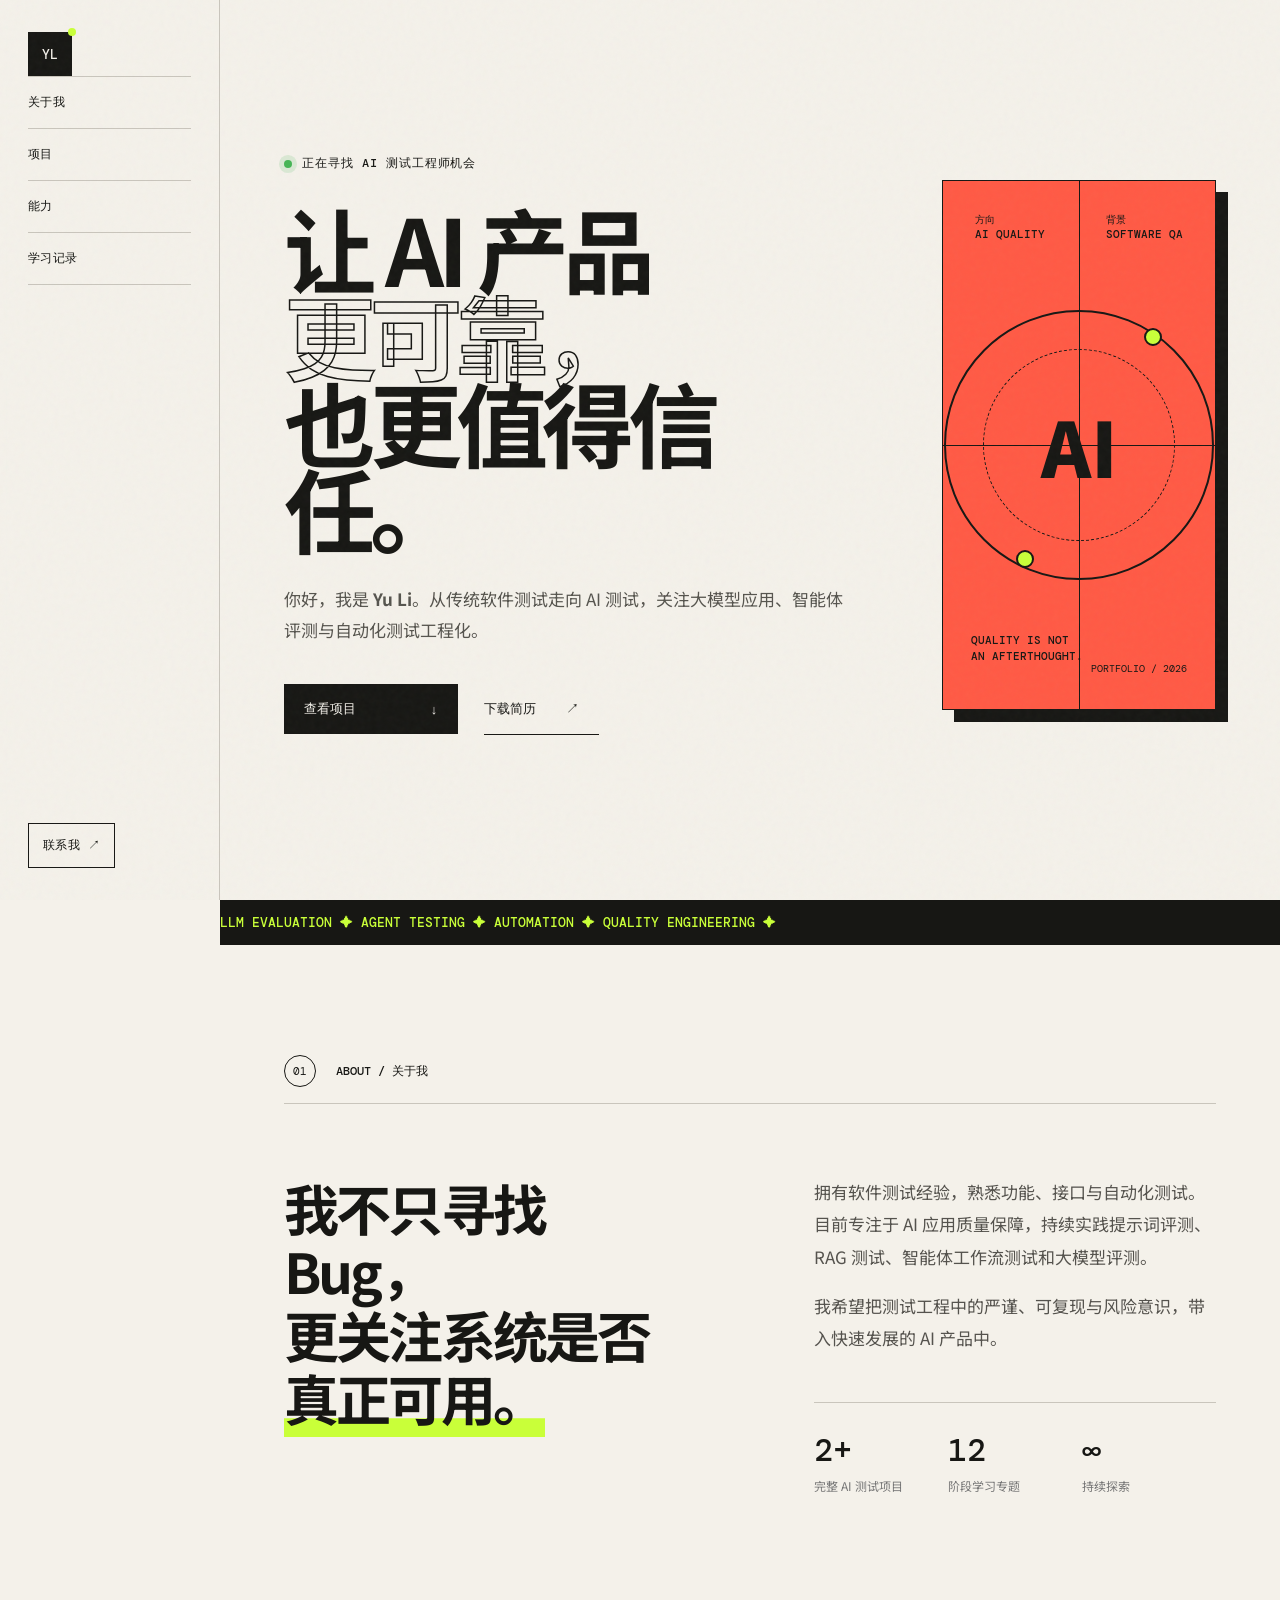
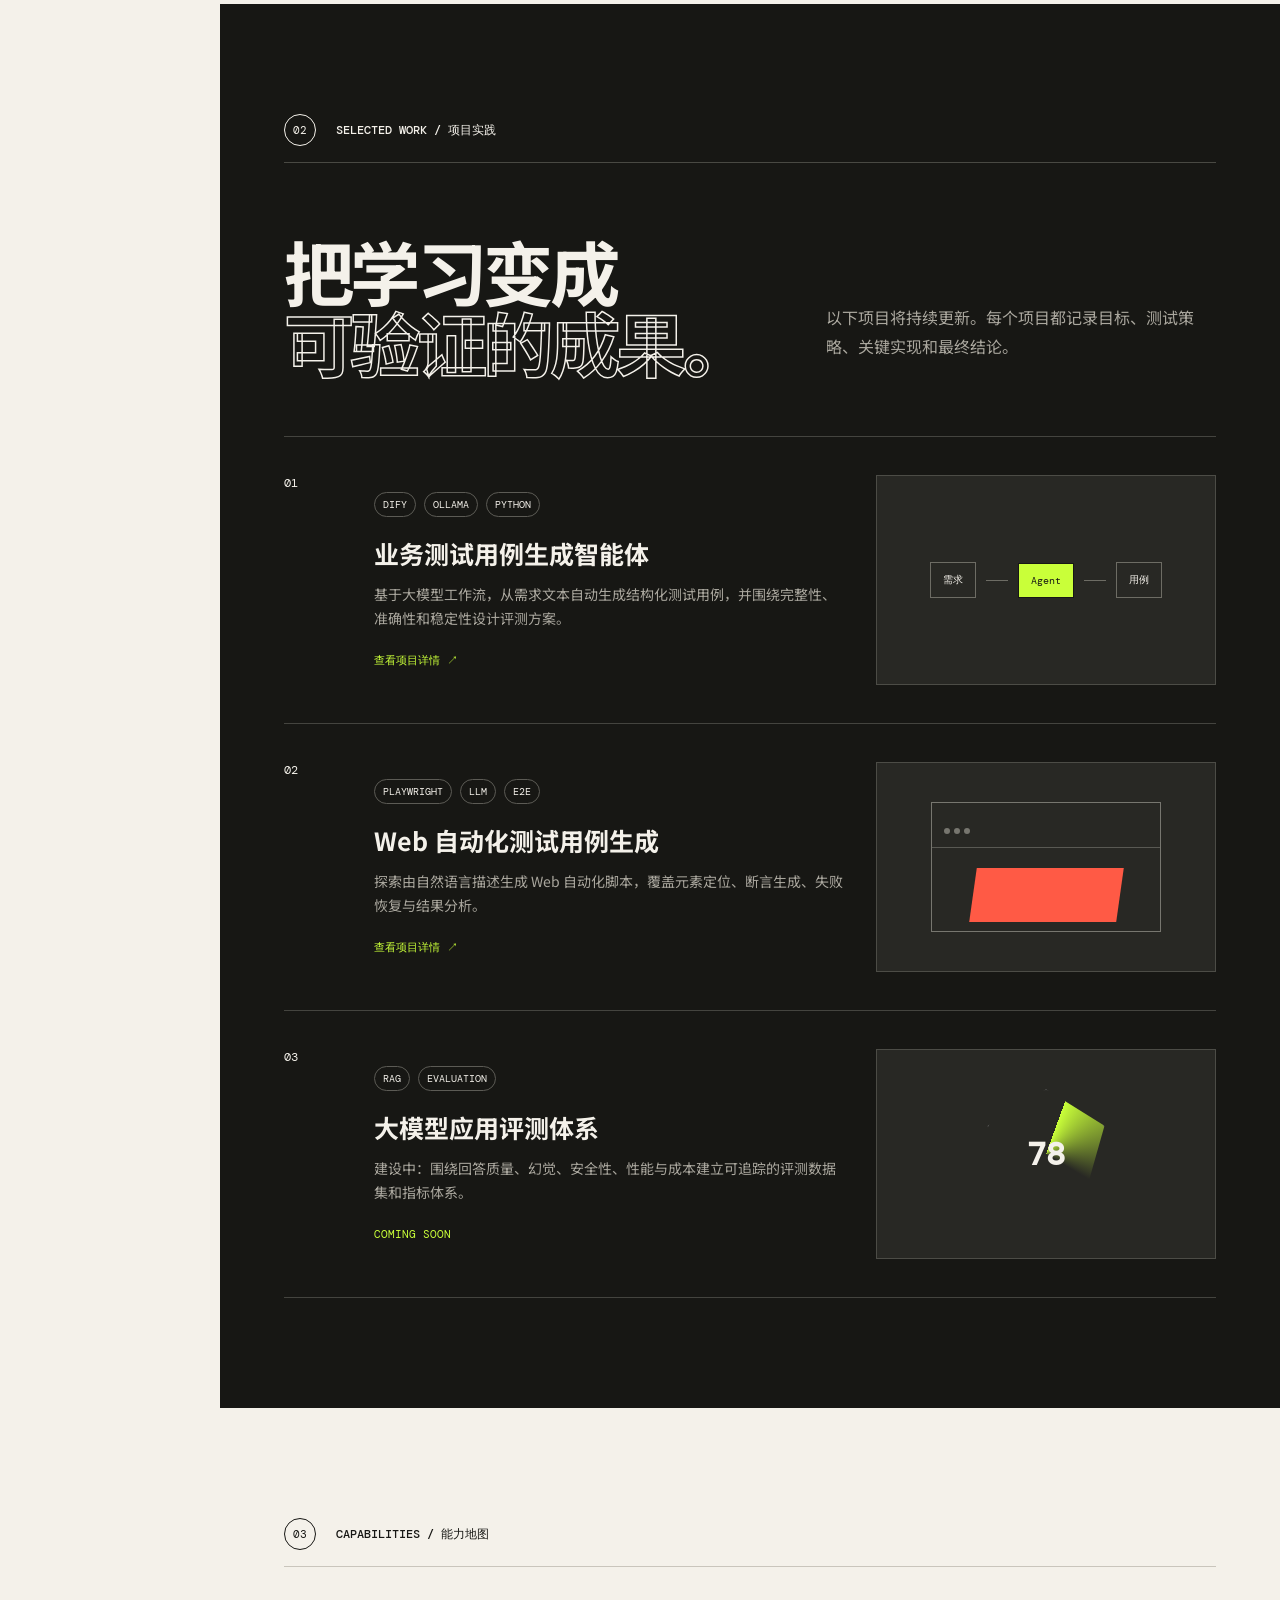
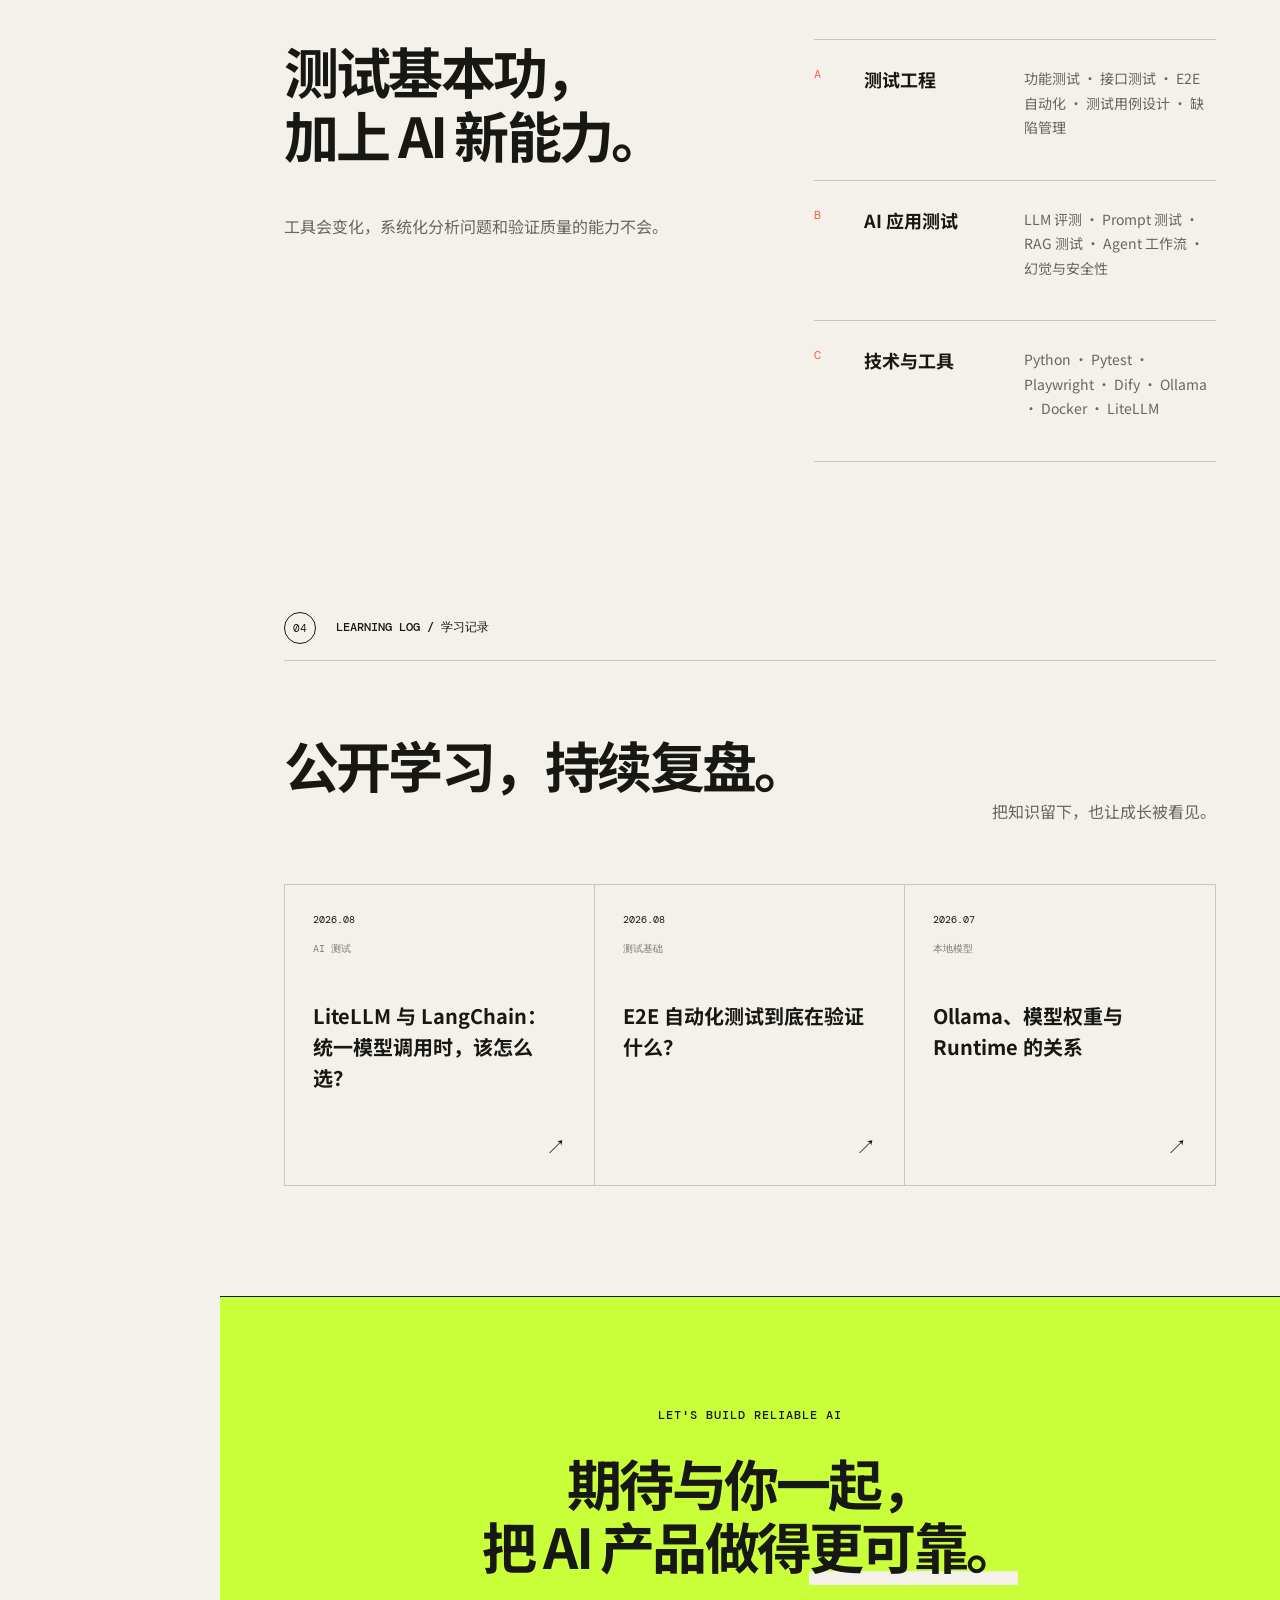
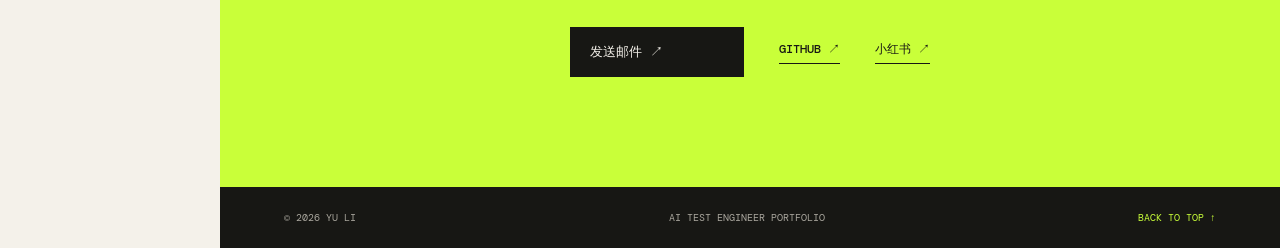
==== index.html @ 3da646d9 "上传个人求职博客" ====
<!doctype html>
<html lang="zh-CN">
  <head>
    <meta charset="UTF-8" />
    <meta name="viewport" content="width=device-width, initial-scale=1.0" />
    <meta name="description" content="AI 测试工程师个人求职博客，展示测试经验、AI 测试项目与持续学习记录。" />
    <meta name="theme-color" content="#f4f1ea" />
    <title>Yu Li｜AI 测试工程师</title>
    <link rel="preconnect" href="https://fonts.googleapis.com" />
    <link rel="preconnect" href="https://fonts.gstatic.com" crossorigin />
    <link href="https://fonts.googleapis.com/css2?family=DM+Mono:wght@400;500&family=Noto+Sans+SC:wght@400;500;600;700;900&display=swap" rel="stylesheet" />
    <link rel="stylesheet" href="styles.css" />
  </head>
  <body>
    <div class="noise" aria-hidden="true"></div>
    <header class="nav-wrap">
      <nav class="nav" aria-label="主导航">
        <a class="brand" href="#top" aria-label="返回顶部"><span>YL</span><i></i></a>
        <button class="menu-toggle" aria-expanded="false" aria-controls="nav-links">菜单</button>
        <div class="nav-links" id="nav-links">
          <a href="#about">关于我</a><a href="#projects">项目</a><a href="#skills">能力</a><a href="#notes">学习记录</a>
          <a class="nav-cta" href="mailto:your-email@example.com">联系我 ↗</a>
        </div>
      </nav>
    </header>

    <main id="top">
      <section class="hero section">
        <div class="hero-copy reveal">
          <p class="eyebrow"><span class="status-dot"></span>正在寻找 AI 测试工程师机会</p>
          <h1>让 AI 产品<br /><em>更可靠，</em><br />也更值得信任。</h1>
          <p class="hero-desc">你好，我是 <strong>Yu Li</strong>。从传统软件测试走向 AI 测试，关注大模型应用、智能体评测与自动化测试工程化。</p>
          <div class="hero-actions">
            <a class="button primary" href="#projects">查看项目 <span>↓</span></a>
            <a class="button text-button" href="resume.pdf" download>下载简历 <span>↗</span></a>
          </div>
        </div>
        <div class="hero-panel reveal" aria-label="职业信息卡片">
          <div class="orbit" aria-hidden="true"><span></span><span></span><b>AI</b></div>
          <div class="panel-meta">
            <div><small>方向</small><strong>AI QUALITY</strong></div>
            <div><small>背景</small><strong>SOFTWARE QA</strong></div>
          </div>
          <p>QUALITY IS NOT<br />AN AFTERTHOUGHT.</p>
          <span class="card-index">PORTFOLIO / 2026</span>
        </div>
      </section>

      <section class="marquee" aria-label="核心关键词"><div>LLM EVALUATION ✦ AGENT TESTING ✦ AUTOMATION ✦ QUALITY ENGINEERING ✦ </div></section>

      <section class="about section" id="about">
        <div class="section-label reveal"><span>01</span><p>ABOUT / 关于我</p></div>
        <div class="about-grid">
          <h2 class="reveal">我不只寻找 Bug，<br />更关注系统是否<span>真正可用。</span></h2>
          <div class="about-copy reveal">
            <p>拥有软件测试经验，熟悉功能、接口与自动化测试。目前专注于 AI 应用质量保障，持续实践提示词评测、RAG 测试、智能体工作流测试和大模型评测。</p>
            <p>我希望把测试工程中的严谨、可复现与风险意识，带入快速发展的 AI 产品中。</p>
            <div class="facts"><div><strong>2+</strong><span>完整 AI 测试项目</span></div><div><strong>12</strong><span>阶段学习专题</span></div><div><strong>∞</strong><span>持续探索</span></div></div>
          </div>
        </div>
      </section>

      <section class="projects section dark" id="projects">
        <div class="section-label light reveal"><span>02</span><p>SELECTED WORK / 项目实践</p></div>
        <div class="project-heading reveal"><h2>把学习变成<br /><em>可验证的成果。</em></h2><p>以下项目将持续更新。每个项目都记录目标、测试策略、关键实现和最终结论。</p></div>
        <div class="project-list">
          <article class="project-card reveal">
            <div class="project-num">01</div><div class="project-body"><div class="tags"><span>DIFY</span><span>OLLAMA</span><span>PYTHON</span></div><h3>业务测试用例生成智能体</h3><p>基于大模型工作流，从需求文本自动生成结构化测试用例，并围绕完整性、准确性和稳定性设计评测方案。</p><a href="#" aria-label="查看业务测试用例生成智能体项目">查看项目详情 ↗</a></div><div class="project-visual visual-one" aria-hidden="true"><div class="node">需求</div><i></i><div class="node accent">Agent</div><i></i><div class="node">用例</div></div>
          </article>
          <article class="project-card reveal">
            <div class="project-num">02</div><div class="project-body"><div class="tags"><span>PLAYWRIGHT</span><span>LLM</span><span>E2E</span></div><h3>Web 自动化测试用例生成</h3><p>探索由自然语言描述生成 Web 自动化脚本，覆盖元素定位、断言生成、失败恢复与结果分析。</p><a href="#" aria-label="查看 Web 自动化测试项目">查看项目详情 ↗</a></div><div class="project-visual visual-two" aria-hidden="true"><div class="browser"><b></b><b></b><b></b><span></span><em></em></div></div>
          </article>
          <article class="project-card reveal coming-soon">
            <div class="project-num">03</div><div class="project-body"><div class="tags"><span>RAG</span><span>EVALUATION</span></div><h3>大模型应用评测体系</h3><p>建设中：围绕回答质量、幻觉、安全性、性能与成本建立可追踪的评测数据集和指标体系。</p><span class="soon">COMING SOON</span></div><div class="project-visual visual-three" aria-hidden="true"><div class="radar"></div><span>78</span></div>
          </article>
        </div>
      </section>

      <section class="skills section" id="skills">
        <div class="section-label reveal"><span>03</span><p>CAPABILITIES / 能力地图</p></div>
        <div class="skills-grid">
          <div class="skills-intro reveal"><h2>测试基本功，<br />加上 AI 新能力。</h2><p>工具会变化，系统化分析问题和验证质量的能力不会。</p></div>
          <div class="skill-groups reveal">
            <div><span class="skill-no">A</span><h3>测试工程</h3><p>功能测试 · 接口测试 · E2E 自动化 · 测试用例设计 · 缺陷管理</p></div>
            <div><span class="skill-no">B</span><h3>AI 应用测试</h3><p>LLM 评测 · Prompt 测试 · RAG 测试 · Agent 工作流 · 幻觉与安全性</p></div>
            <div><span class="skill-no">C</span><h3>技术与工具</h3><p>Python · Pytest · Playwright · Dify · Ollama · Docker · LiteLLM</p></div>
          </div>
        </div>
      </section>

      <section class="notes section" id="notes">
        <div class="section-label reveal"><span>04</span><p>LEARNING LOG / 学习记录</p></div>
        <div class="notes-head reveal"><h2>公开学习，持续复盘。</h2><p>把知识留下，也让成长被看见。</p></div>
        <div class="note-grid">
          <a class="note-card reveal" href="#"><time>2026.08</time><span class="note-type">AI 测试</span><h3>LiteLLM 与 LangChain：统一模型调用时，该怎么选？</h3><span class="arrow">↗</span></a>
          <a class="note-card reveal" href="#"><time>2026.08</time><span class="note-type">测试基础</span><h3>E2E 自动化测试到底在验证什么？</h3><span class="arrow">↗</span></a>
          <a class="note-card reveal" href="#"><time>2026.07</time><span class="note-type">本地模型</span><h3>Ollama、模型权重与 Runtime 的关系</h3><span class="arrow">↗</span></a>
        </div>
      </section>

      <section class="contact section" id="contact">
        <p class="eyebrow reveal">LET'S BUILD RELIABLE AI</p><h2 class="reveal">期待与你一起，<br />把 AI 产品做得<span>更可靠。</span></h2>
        <div class="contact-row reveal"><a class="button primary" href="mailto:your-email@example.com">发送邮件 ↗</a><a href="https://github.com/your-username" target="_blank" rel="noreferrer">GITHUB ↗</a><a href="#">小红书 ↗</a></div>
      </section>
    </main>

    <footer><span>© 2026 YU LI</span><span>AI TEST ENGINEER PORTFOLIO</span><a href="#top">BACK TO TOP ↑</a></footer>
    <script src="script.js"></script>
  </body>
</html>
---- styles.css ----
:root{--paper:#f4f1ea;--ink:#171714;--green:#c9ff39;--red:#ff5a45;--line:#c9c5bc;--mono:"DM Mono",monospace;--sans:"Noto Sans SC",sans-serif}
*{box-sizing:border-box}
html{scroll-behavior:smooth}
body{margin:0;background:var(--paper);color:var(--ink);font-family:var(--sans);overflow-x:hidden}
.noise{position:fixed;inset:0;pointer-events:none;z-index:20;opacity:.18;background-image:url("data:image/svg+xml,%3Csvg viewBox='0 0 180 180' xmlns='http://www.w3.org/2000/svg'%3E%3Cfilter id='n'%3E%3CfeTurbulence type='fractalNoise' baseFrequency='.9' numOctaves='4' stitchTiles='stitch'/%3E%3C/filter%3E%3Crect width='100%25' height='100%25' filter='url(%23n)' opacity='.18'/%3E%3C/svg%3E")}
.section{padding:110px max(5vw,24px)}
.nav-wrap{position:sticky;top:0;z-index:15;background:rgba(244,241,234,.88);backdrop-filter:blur(16px);border-bottom:1px solid var(--line)}
.nav{height:76px;display:flex;align-items:center;justify-content:space-between;padding:0 max(5vw,24px)}
.brand{width:44px;height:44px;background:var(--ink);color:var(--paper);display:grid;place-items:center;text-decoration:none;font:500 13px var(--mono);position:relative}
.brand i{position:absolute;width:8px;height:8px;background:var(--green);right:-4px;top:-4px;border-radius:50%}
.nav-links{display:flex;align-items:center;gap:34px}
.nav-links a{color:inherit;text-decoration:none;font:500 12px var(--mono);letter-spacing:.04em}
.nav-links a:hover{opacity:.55}
.nav-cta{border:1px solid var(--ink);padding:12px 16px}
.menu-toggle{display:none;border:0;background:none;font:500 13px var(--mono)}
.hero{min-height:calc(100vh - 76px);display:grid;grid-template-columns:1.35fr .65fr;gap:7vw;align-items:center;padding-top:60px;padding-bottom:70px}
.eyebrow{font:500 12px var(--mono);letter-spacing:.08em;text-transform:uppercase;display:flex;align-items:center;gap:10px}
.status-dot{width:8px;height:8px;background:#47b556;border-radius:50%;box-shadow:0 0 0 5px rgba(71,181,86,.15)}
h1,h2,h3,p{margin-top:0}
.hero h1{font-size:clamp(54px,7.2vw,112px);line-height:.94;letter-spacing:-.065em;margin:32px 0}
.hero h1 em,.project-heading em{font-style:normal;color:transparent;-webkit-text-stroke:1.5px var(--ink)}
.hero-desc{max-width:620px;font-size:17px;line-height:1.85;color:#56544e}
.hero-actions{display:flex;gap:26px;align-items:center;margin-top:38px}
.button{display:inline-flex;align-items:center;justify-content:space-between;gap:30px;text-decoration:none;font:500 13px var(--mono);padding:16px 20px}
.button.primary{background:var(--ink);color:var(--paper);min-width:174px}
.button.primary:hover{background:var(--red)}
.text-button{color:var(--ink);padding-left:0;border-bottom:1px solid var(--ink)}
.hero-panel{height:530px;background:var(--red);border:1px solid var(--ink);position:relative;padding:32px;overflow:hidden;box-shadow:12px 12px 0 var(--ink)}
.hero-panel:before,.hero-panel:after{content:"";position:absolute;background:var(--ink)}
.hero-panel:before{width:1px;height:100%;left:50%;top:0}
.hero-panel:after{height:1px;width:100%;top:50%;left:0}
.orbit{position:absolute;left:50%;top:50%;translate:-50% -50%;width:270px;height:270px;border:2px solid var(--ink);border-radius:50%;z-index:2;display:grid;place-items:center}
.orbit:after{content:"";position:absolute;width:190px;height:190px;border:1px dashed var(--ink);border-radius:50%;animation:spin 18s linear infinite}
.orbit span{position:absolute;width:18px;height:18px;background:var(--green);border:2px solid var(--ink);border-radius:50%;z-index:3}
.orbit span:first-child{top:16px;right:50px}
.orbit span:nth-child(2){bottom:10px;left:70px}
.orbit b{font:900 76px var(--sans);z-index:4}
.panel-meta{display:flex;justify-content:space-between;position:relative;z-index:4}
.panel-meta div{display:flex;flex-direction:column}
.panel-meta small,.card-index{font:10px var(--mono)}
.panel-meta strong{font:500 11px var(--mono)}
.hero-panel>p{position:absolute;left:28px;bottom:34px;z-index:4;font:500 11px/1.4 var(--mono)}
.card-index{position:absolute;right:28px;bottom:34px;z-index:4}
@keyframes spin{to{rotate:360deg}
}
.marquee{background:var(--ink);color:var(--green);padding:14px 0;overflow:hidden;font:500 13px var(--mono);white-space:nowrap}
.marquee div{width:max-content;animation:marquee 24s linear infinite}
@keyframes marquee{to{translate:-50%}
}
.section-label{display:flex;align-items:center;gap:20px;border-bottom:1px solid var(--line);padding-bottom:16px;margin-bottom:72px}
.section-label span{display:grid;place-items:center;width:32px;height:32px;border:1px solid var(--ink);border-radius:50%;font:11px var(--mono)}
.section-label p{margin:0;font:500 12px var(--mono)}
.about-grid,.skills-grid{display:grid;grid-template-columns:1fr 1fr;gap:10vw}
.about h2,.skills h2,.notes h2,.contact h2{font-size:clamp(38px,4.3vw,70px);line-height:1.15;letter-spacing:-.05em}
.about h2 span,.contact h2 span{box-shadow:inset 0 -.34em var(--green)}
.about-copy>p{font-size:17px;line-height:1.9;color:#55534e}
.facts{display:grid;grid-template-columns:repeat(3,1fr);border-top:1px solid var(--line);margin-top:48px;padding-top:26px}
.facts div{display:flex;flex-direction:column;gap:6px}
.facts strong{font:500 32px var(--mono)}
.facts span{font-size:12px;color:#777}
.dark{background:var(--ink);color:var(--paper)}
.section-label.light{border-color:#494943}
.section-label.light span{border-color:var(--paper)}
.project-heading{display:flex;justify-content:space-between;align-items:end;margin-bottom:60px}
.project-heading h2{font-size:clamp(44px,5.5vw,80px);line-height:1;letter-spacing:-.05em;margin:0}
.project-heading em{-webkit-text-stroke-color:var(--paper)}
.project-heading p{max-width:390px;color:#aaa79e;line-height:1.8}
.project-card{display:grid;grid-template-columns:60px 1fr 340px;gap:30px;align-items:center;border-top:1px solid #44443f;padding:38px 0}
.project-card:last-child{border-bottom:1px solid #44443f}
.project-num{font:12px var(--mono);align-self:start}
.tags{display:flex;gap:8px;margin-bottom:18px}
.tags span{font:10px var(--mono);border:1px solid #5c5b55;padding:5px 8px;border-radius:99px}
.project-body h3{font-size:25px;margin-bottom:12px}
.project-body p{color:#aaa79e;line-height:1.7;font-size:14px;max-width:560px}
.project-body a,.soon{font:11px var(--mono);color:var(--green);text-decoration:none}
.project-visual{height:210px;background:#282824;border:1px solid #4c4c46;display:flex;align-items:center;justify-content:center}
.visual-one{gap:10px}
.visual-one .node{border:1px solid #6d6c64;padding:10px 12px;font:10px var(--mono)}
.visual-one .accent{background:var(--green);color:var(--ink);border-color:var(--ink)}
.visual-one i{display:block;width:22px;height:1px;background:#6d6c64}
.browser{width:230px;height:130px;border:1px solid #77766f;padding:12px;position:relative}
.browser b{display:inline-block;width:6px;height:6px;border-radius:50%;background:#77766f;margin-right:4px}
.browser span{display:block;height:1px;background:#595953;margin:8px -12px}
.browser em{display:block;width:72%;height:54px;margin:20px auto 0;background:var(--red);transform:skew(-8deg)}
.visual-three{position:relative}
.radar{width:130px;height:130px;border:1px solid #666;border-radius:50%;background:conic-gradient(from 20deg,var(--green),transparent 28%);clip-path:polygon(50% 0,95% 28%,78% 88%,22% 88%,5% 28%)}
.visual-three span{position:absolute;font:900 32px var(--mono)}
.skills-intro p,.notes-head p{color:#68665f;line-height:1.8}
.skill-groups>div{display:grid;grid-template-columns:50px 160px 1fr;align-items:start;border-top:1px solid var(--line);padding:26px 0}
.skill-groups>div:last-child{border-bottom:1px solid var(--line)}
.skill-no{font:12px var(--mono);color:var(--red)}
.skill-groups h3{font-size:18px}
.skill-groups p{font-size:14px;line-height:1.75;color:#68665f}
.notes{padding-top:40px}
.notes-head{display:flex;justify-content:space-between;align-items:end;margin-bottom:42px}
.note-grid{display:grid;grid-template-columns:repeat(3,1fr);border:1px solid var(--line)}
.note-card{min-height:300px;padding:28px;color:var(--ink);text-decoration:none;border-right:1px solid var(--line);display:flex;flex-direction:column;position:relative;transition:.25s}
.note-card:last-child{border:0}
.note-card:hover{background:var(--green);transform:translateY(-8px)}
.note-card time,.note-type{font:10px var(--mono)}
.note-type{margin:16px 0 44px;color:#777}
.note-card h3{font-size:20px;line-height:1.55}
.arrow{position:absolute;right:28px;bottom:24px;font:20px var(--mono)}
.contact{text-align:center;background:var(--green);border-top:1px solid var(--ink)}
.contact .eyebrow{justify-content:center}
.contact h2{max-width:900px;margin:28px auto 50px}
.contact h2 span{box-shadow:inset 0 -.25em var(--paper)}
.contact-row{display:flex;justify-content:center;align-items:center;gap:35px}
.contact-row>a:not(.button){color:var(--ink);text-decoration:none;font:500 12px var(--mono);border-bottom:1px solid var(--ink);padding-bottom:5px}
footer{padding:24px max(5vw,24px);display:flex;justify-content:space-between;background:var(--ink);color:#aaa79e;font:10px var(--mono)}
footer a{color:var(--green);text-decoration:none}
.reveal{opacity:0;transform:translateY(24px);transition:opacity .7s ease,transform .7s ease}
.reveal.visible{opacity:1;transform:none}
@media (max-width:900px){.nav-links{position:absolute;left:0;right:0;top:76px;background:var(--paper);padding:26px;flex-direction:column;align-items:flex-start;border-bottom:1px solid var(--ink);display:none}
.nav-links.open{display:flex}
.menu-toggle{display:block}
.hero{grid-template-columns:1fr}
.hero-panel{height:380px}
.orbit{width:210px;height:210px}
.orbit:after{width:145px;height:145px}
.about-grid,.skills-grid{grid-template-columns:1fr;gap:50px}
.project-heading{display:block}
.project-heading p{margin-top:25px}
.project-card{grid-template-columns:40px 1fr}
.project-visual{grid-column:2;height:180px}
.note-grid{grid-template-columns:1fr}
.note-card{border-right:0;border-bottom:1px solid var(--line);min-height:240px}
}
@media (max-width:560px){.section{padding:82px 22px}
.hero{padding-top:40px}
.hero h1{font-size:52px}
.hero-panel{height:330px;box-shadow:7px 7px 0 var(--ink)}
.hero-desc{font-size:15px}
.hero-actions{align-items:flex-start;flex-direction:column}
.section-label{margin-bottom:48px}
.facts{grid-template-columns:1fr;gap:24px}
.project-card{grid-template-columns:1fr}
.project-num{display:none}
.project-visual{grid-column:1}
.skill-groups>div{grid-template-columns:35px 1fr}
.skill-groups p{grid-column:2}
.notes-head{display:block}
.contact-row{flex-direction:column}
footer{gap:16px;flex-wrap:wrap}
footer span:nth-child(2){display:none}
}
@media (prefers-reduced-motion:reduce){html{scroll-behavior:auto}
.reveal{opacity:1;transform:none}
.marquee div,.orbit:after{animation:none}
}

/* Desktop table of contents */
@media (min-width:901px){
:root{--sidebar:220px}
html{scroll-padding-top:24px}
body{padding-left:var(--sidebar)}
.nav-wrap{position:fixed;inset:0 auto 0 0;width:var(--sidebar);background:rgba(244,241,234,.92);border-right:1px solid var(--line);border-bottom:0}
.nav{height:100%;padding:32px 28px;flex-direction:column;align-items:flex-start;justify-content:flex-start}
.nav-links{width:100%;flex:1;flex-direction:column;align-items:flex-start;justify-content:center;gap:0}
.nav-links a{width:100%;padding:17px 0;border-bottom:1px solid var(--line);transition:padding-left .2s,color .2s}
.nav-links a:first-child{border-top:1px solid var(--line)}
.nav-links a:hover{padding-left:8px;color:var(--red);opacity:1}
.nav-links .nav-cta{width:auto;margin-top:auto;border:1px solid var(--ink);padding:13px 14px}
.hero{min-height:100vh}
}
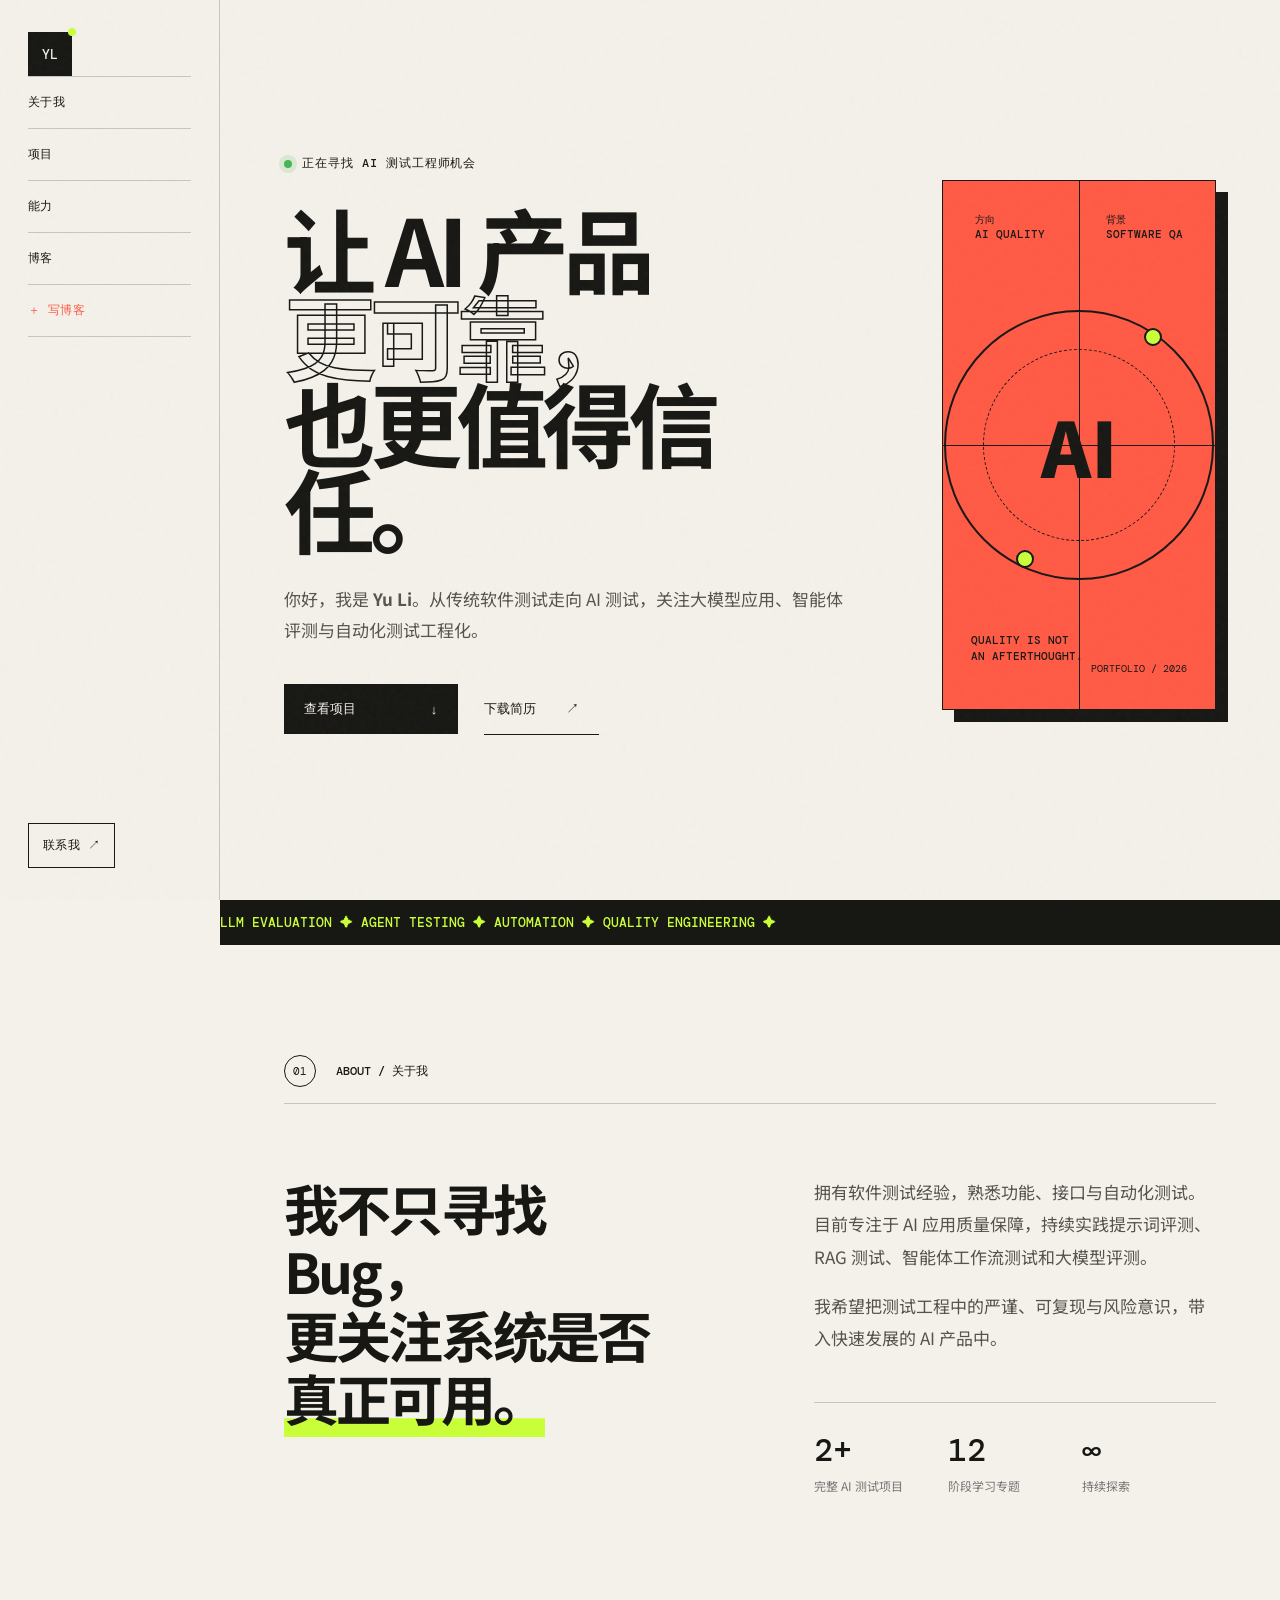
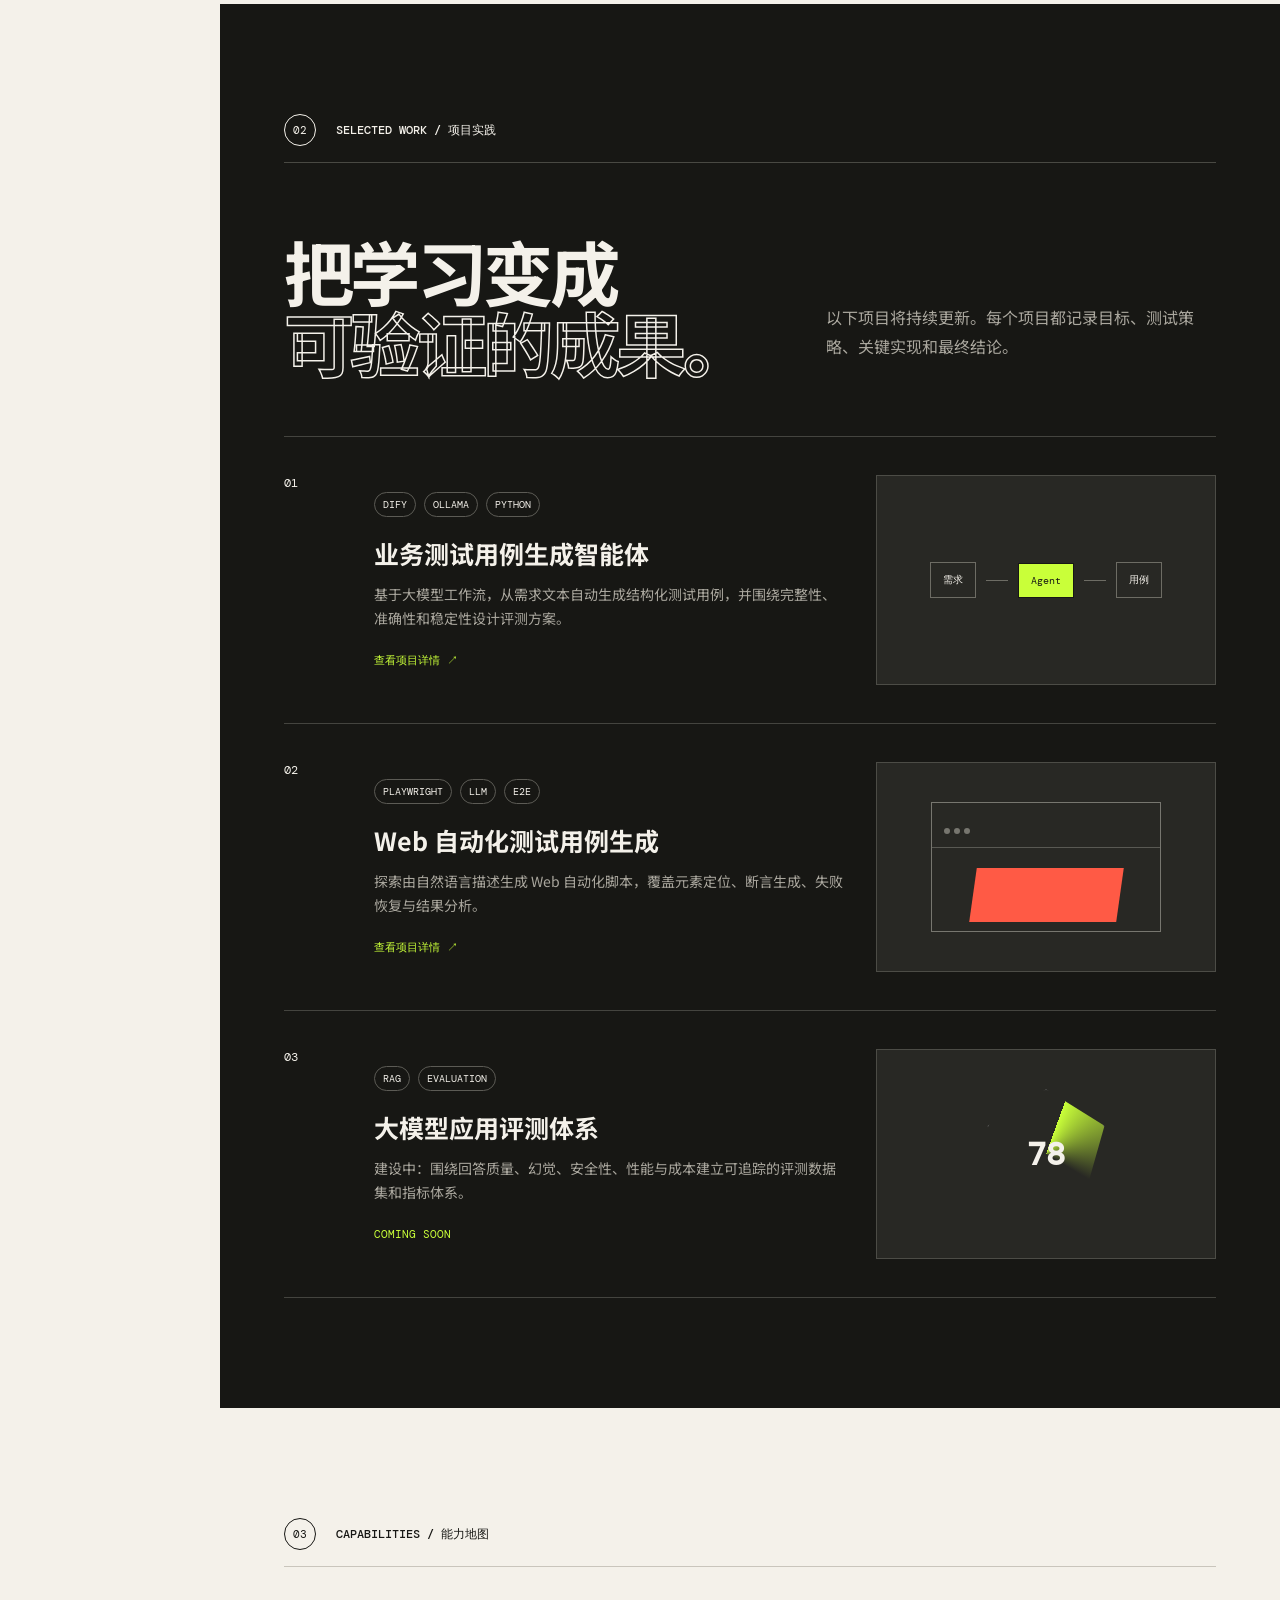
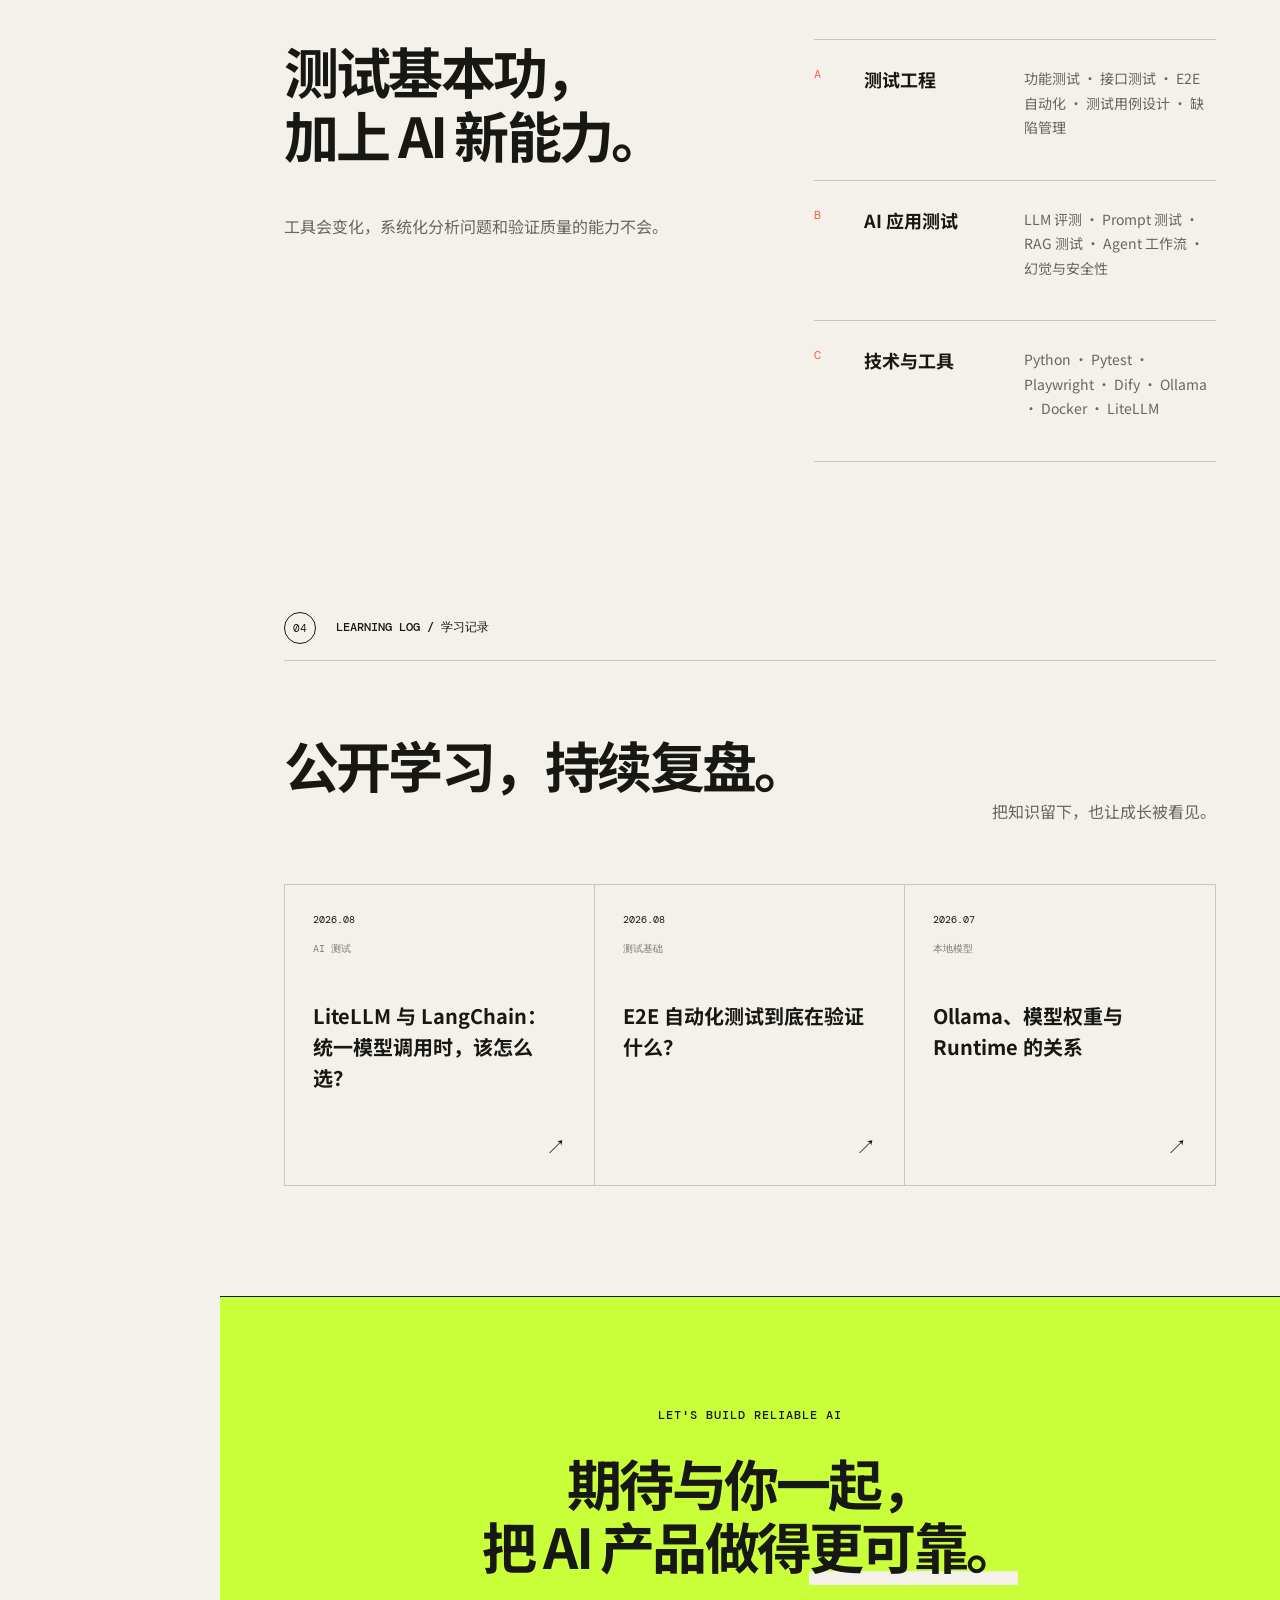
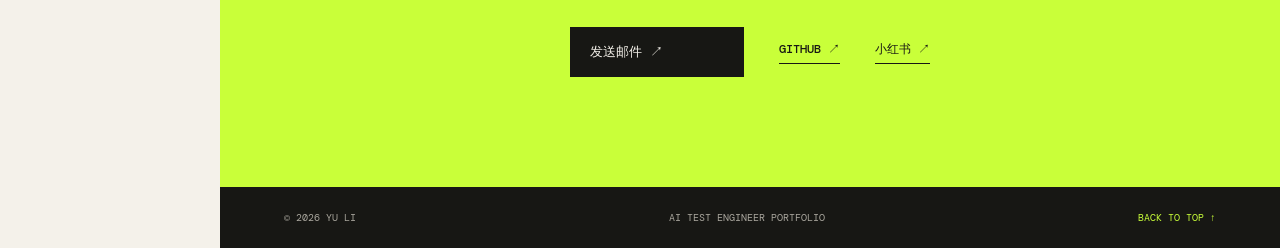
==== commit 037dc54a: "添加博客编辑和发布功能" ====
--- a/index.html
+++ b/index.html
@@ -18,7 +18,7 @@
         <a class="brand" href="#top" aria-label="返回顶部"><span>YL</span><i></i></a>
         <button class="menu-toggle" aria-expanded="false" aria-controls="nav-links">菜单</button>
         <div class="nav-links" id="nav-links">
-          <a href="#about">关于我</a><a href="#projects">项目</a><a href="#skills">能力</a><a href="#notes">学习记录</a>
+          <a href="#about">关于我</a><a href="#projects">项目</a><a href="#skills">能力</a><a href="#notes">博客</a><a class="write-link" href="blog-editor.html">＋ 写博客</a>
           <a class="nav-cta" href="mailto:your-email@example.com">联系我 ↗</a>
         </div>
       </nav>
@@ -91,7 +91,7 @@
       <section class="notes section" id="notes">
         <div class="section-label reveal"><span>04</span><p>LEARNING LOG / 学习记录</p></div>
         <div class="notes-head reveal"><h2>公开学习，持续复盘。</h2><p>把知识留下，也让成长被看见。</p></div>
-        <div class="note-grid">
+        <div class="note-grid" id="blog-list">
           <a class="note-card reveal" href="#"><time>2026.08</time><span class="note-type">AI 测试</span><h3>LiteLLM 与 LangChain：统一模型调用时，该怎么选？</h3><span class="arrow">↗</span></a>
           <a class="note-card reveal" href="#"><time>2026.08</time><span class="note-type">测试基础</span><h3>E2E 自动化测试到底在验证什么？</h3><span class="arrow">↗</span></a>
           <a class="note-card reveal" href="#"><time>2026.07</time><span class="note-type">本地模型</span><h3>Ollama、模型权重与 Runtime 的关系</h3><span class="arrow">↗</span></a>
@@ -106,5 +106,6 @@
 
     <footer><span>© 2026 YU LI</span><span>AI TEST ENGINEER PORTFOLIO</span><a href="#top">BACK TO TOP ↑</a></footer>
     <script src="script.js"></script>
+    <script src="blog-list.js"></script>
   </body>
 </html>
--- a/styles.css
+++ b/styles.css
@@ -163,3 +163,36 @@
 .nav-links .nav-cta{width:auto;margin-top:auto;border:1px solid var(--ink);padding:13px 14px}
 .hero{min-height:100vh}
 }
+
+.nav-links .write-link{color:var(--red)}
+.nav-links .write-link.active{font-weight:700}
+.editor-page{min-height:100vh}
+.editor-shell{padding:70px max(7vw,36px) 100px;max-width:1200px;margin:0 auto}
+.editor-head{display:flex;justify-content:space-between;align-items:flex-end;padding-bottom:42px;border-bottom:1px solid var(--line);margin-bottom:42px}
+.editor-head h1{font-size:clamp(48px,6vw,86px);line-height:1;letter-spacing:-.06em;margin:22px 0 0}
+.editor-head h1 em{font-style:normal;color:transparent;-webkit-text-stroke:1.5px var(--ink)}
+.draft-status{font:11px var(--mono);color:#68665f}
+.blog-form{display:grid;gap:28px}
+.blog-form label{display:grid;gap:10px}
+.blog-form label>span{font:500 11px var(--mono);letter-spacing:.06em}
+.blog-form input,.blog-form textarea{width:100%;border:1px solid var(--line);border-radius:0;background:rgba(255,255,255,.3);color:var(--ink);font:15px/1.8 var(--sans);padding:15px 17px;outline:none}
+.blog-form input:focus,.blog-form textarea:focus{border-color:var(--ink);box-shadow:4px 4px 0 var(--green)}
+.blog-form textarea{resize:vertical;min-height:360px;font-family:var(--mono)}
+.editor-meta{display:grid;grid-template-columns:1fr 240px;gap:22px}
+.editor-actions{display:flex;gap:18px;align-items:center}
+.editor-actions button{border:0;cursor:pointer}
+.button.secondary{background:transparent;color:var(--ink);border:1px solid var(--ink);min-width:120px}
+@media (max-width:900px){.editor-shell{padding:56px 24px 80px}.editor-head{display:block}.draft-status{margin-top:24px}.editor-meta{grid-template-columns:1fr}.editor-actions{align-items:stretch;flex-direction:column}.editor-actions .button{width:100%}}
+.publish-button{background:var(--red)!important;color:var(--ink)!important}
+.editor-actions button:disabled{opacity:.5;cursor:wait}
+.draft-status a{color:var(--ink);font-weight:700}
+.post-page{padding-left:0}
+.post-shell{width:min(820px,calc(100% - 44px));margin:0 auto;padding:60px 0 110px}
+.post-back{color:var(--ink);font:12px var(--mono);text-decoration:none}
+.post-shell article{margin-top:55px;border-top:1px solid var(--line);padding-top:25px}
+.post-meta{display:flex;justify-content:space-between;color:#68665f;font:11px var(--mono)}
+.post-shell h1{font-size:clamp(44px,7vw,76px);line-height:1.08;letter-spacing:-.055em;margin:32px 0 55px}
+.post-content{font-size:17px;line-height:1.95}
+.post-content h2{font-size:30px;margin:58px 0 18px}
+.post-content h3{font-size:22px;margin:42px 0 14px}
+.post-content code{background:#e3dfd5;padding:2px 6px;font-family:var(--mono);font-size:.88em}
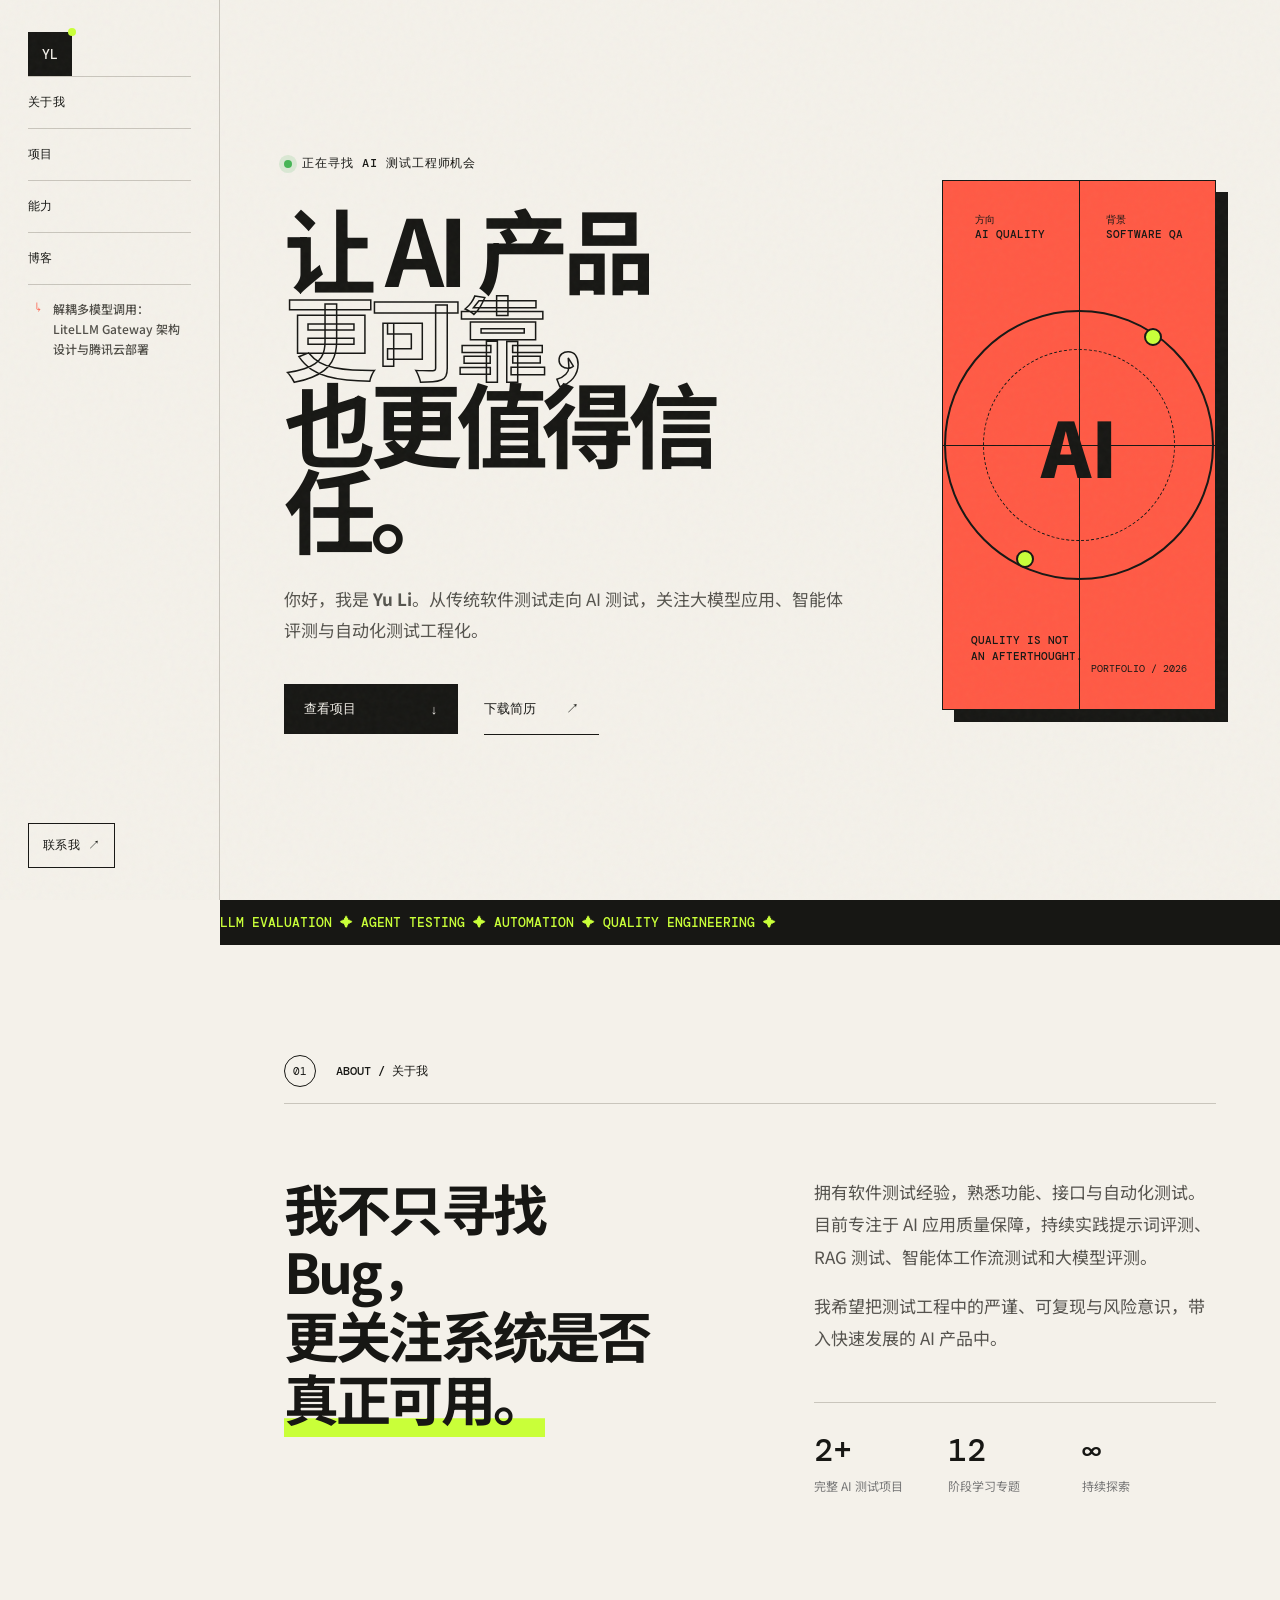
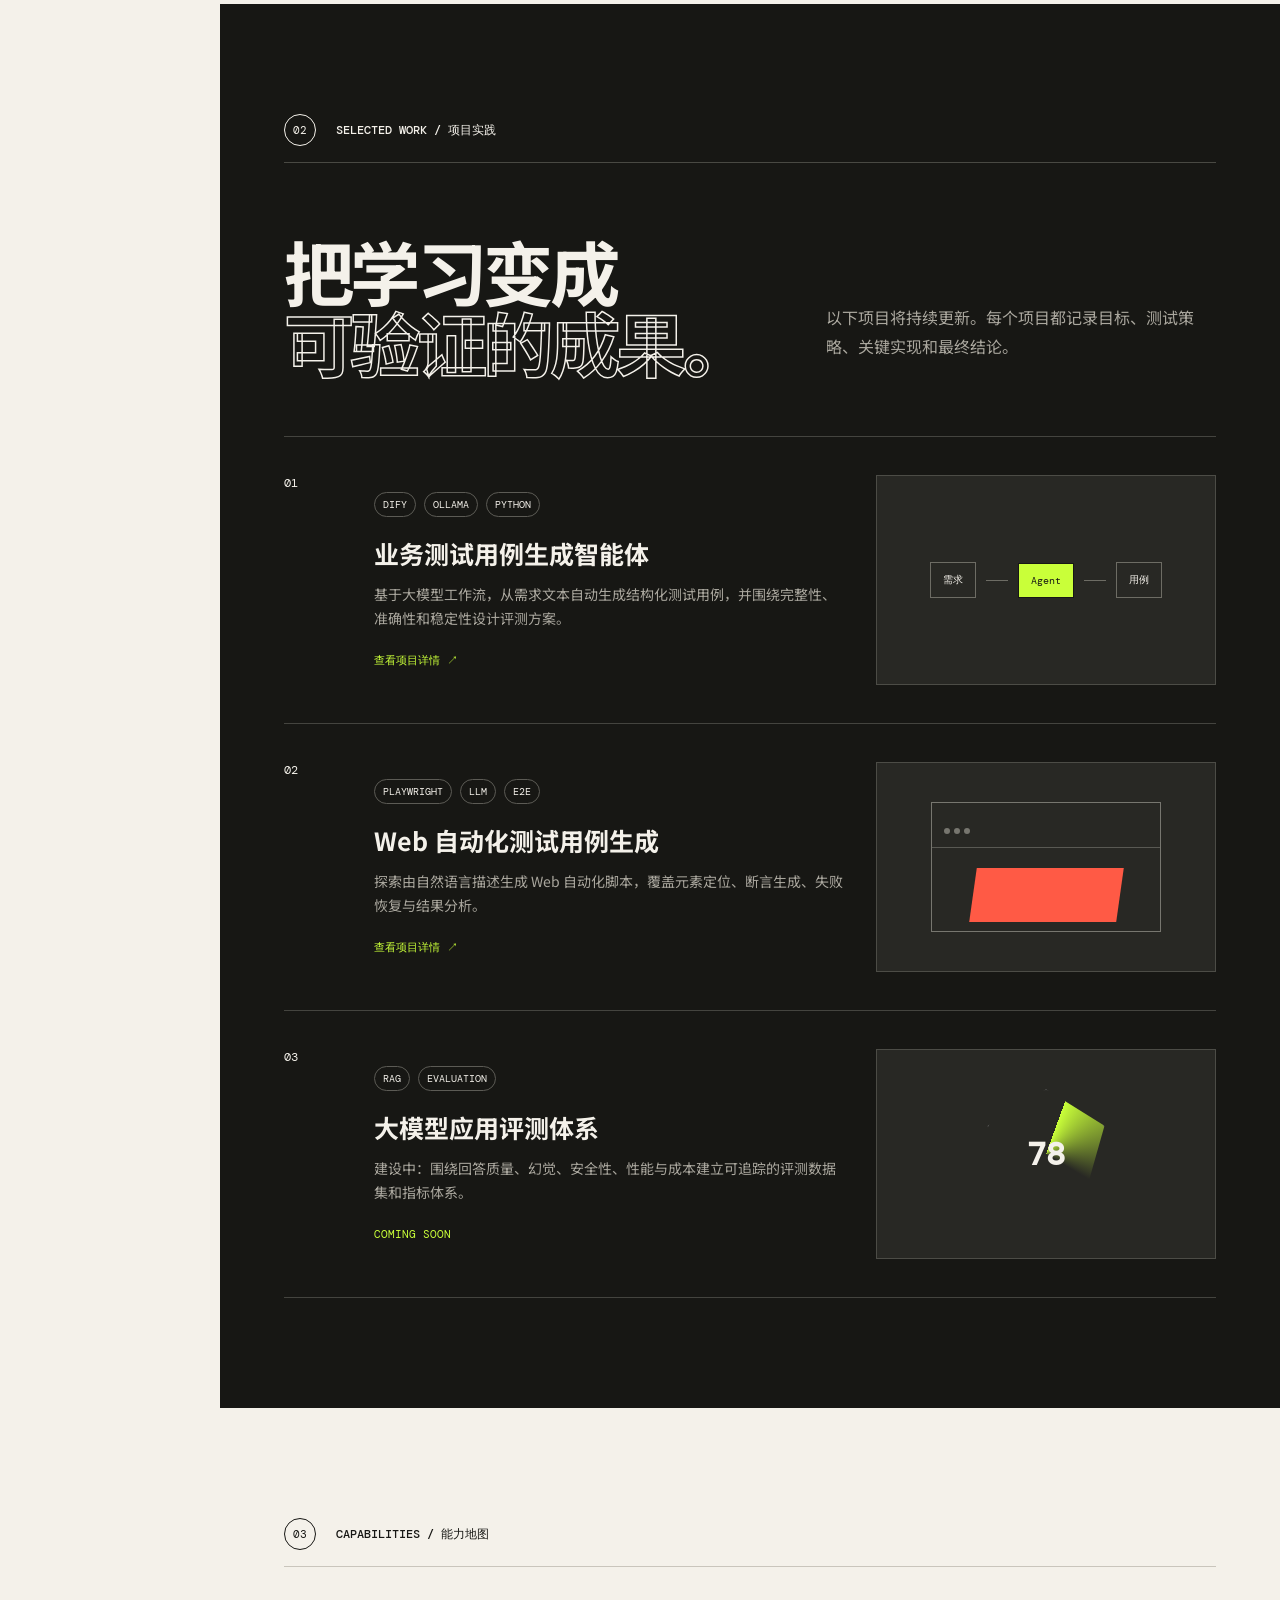
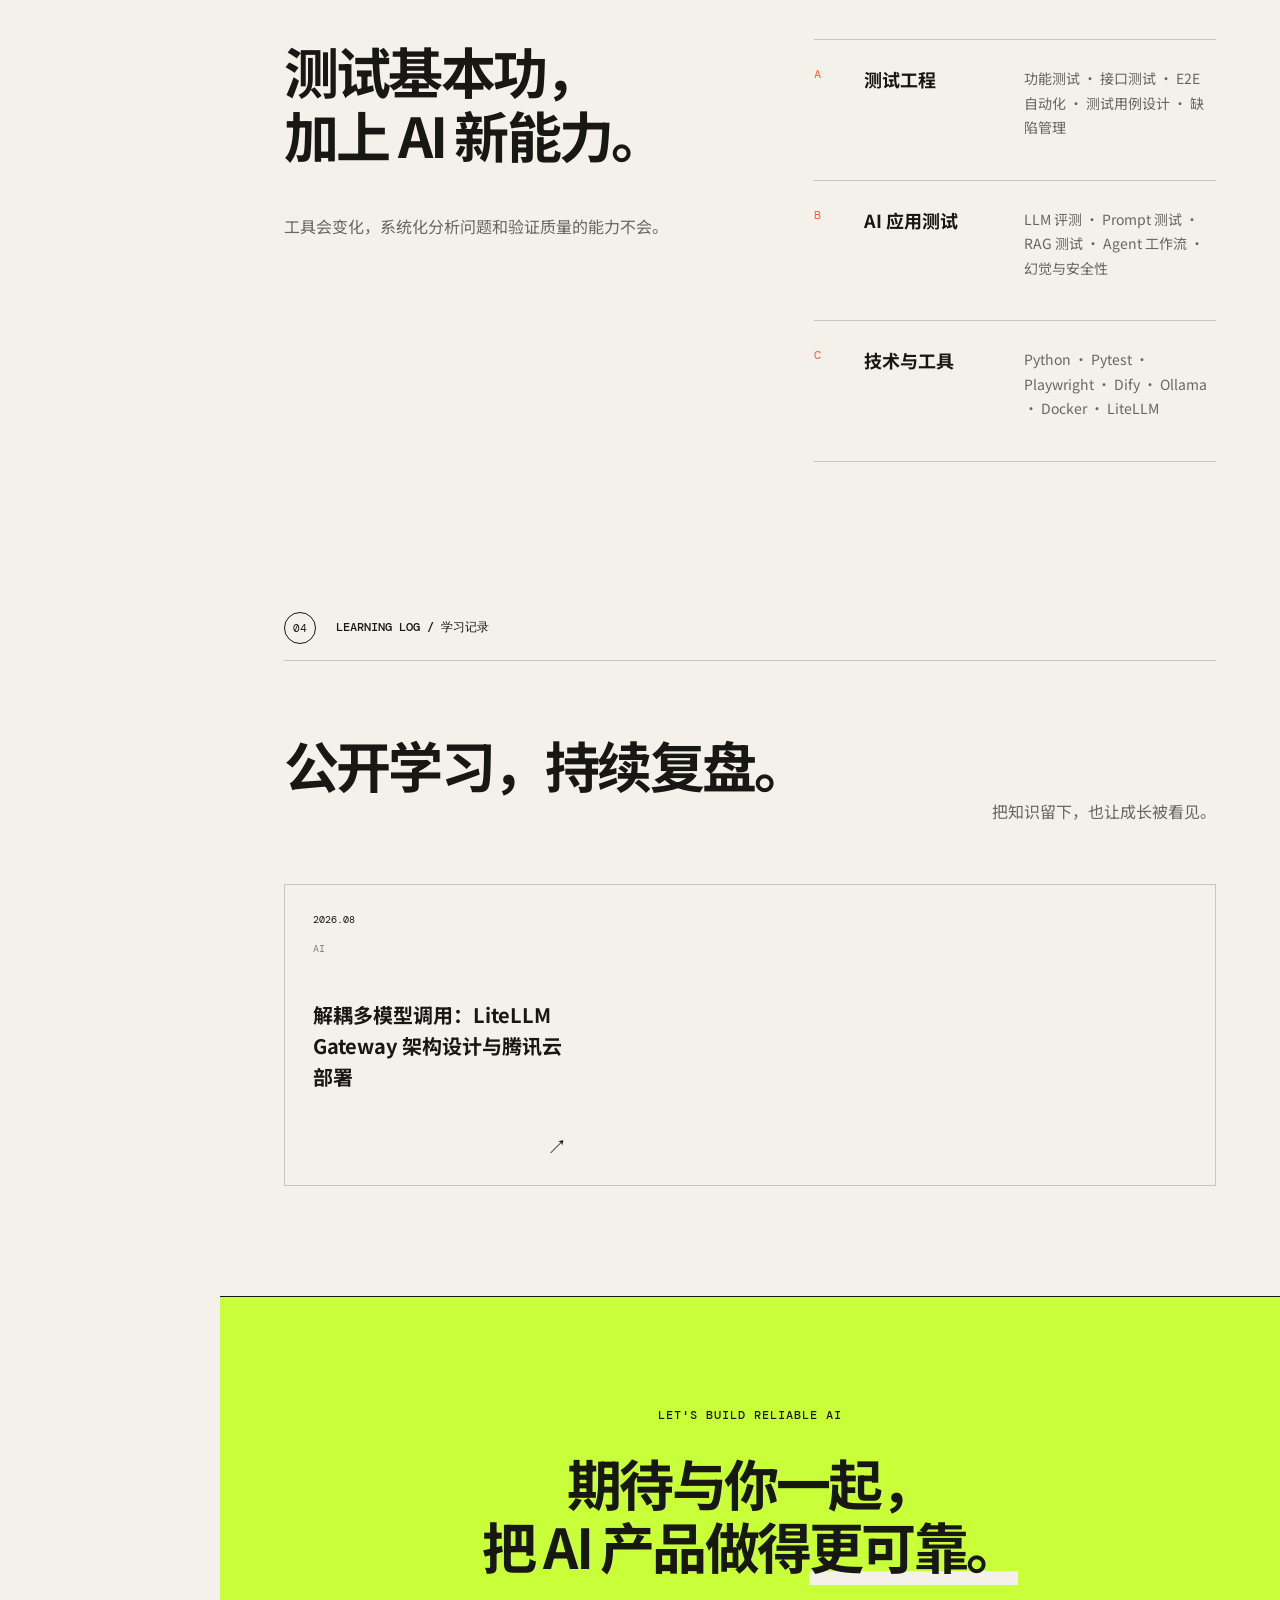
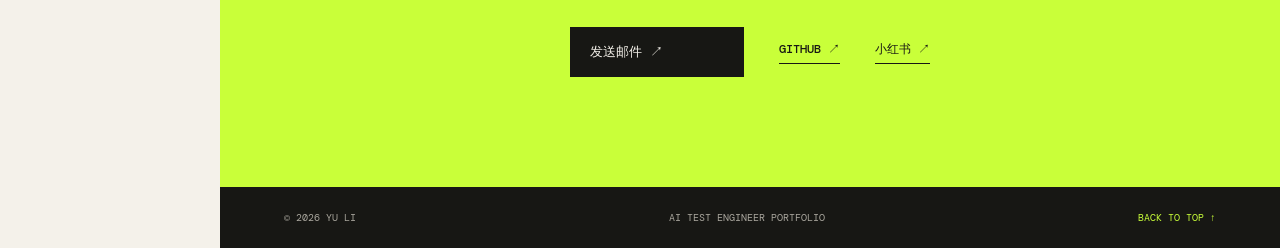
==== commit b4645872: "更新blog" ====
--- a/index.html
+++ b/index.html
@@ -18,7 +18,7 @@
         <a class="brand" href="#top" aria-label="返回顶部"><span>YL</span><i></i></a>
         <button class="menu-toggle" aria-expanded="false" aria-controls="nav-links">菜单</button>
         <div class="nav-links" id="nav-links">
-          <a href="#about">关于我</a><a href="#projects">项目</a><a href="#skills">能力</a><a href="#notes">博客</a><a class="write-link" href="blog-editor.html">＋ 写博客</a>
+          <a href="#about">关于我</a><a href="#projects">项目</a><a href="#skills">能力</a><a id="blog-nav-link" href="#notes">博客</a><div class="blog-subnav" id="blog-subnav" aria-label="博客文章目录"><a href="blogs/pages/解耦多模型调用-litellm-gateway-架构设计与腾讯云部署.html">解耦多模型调用：LiteLLM Gateway 架构设计与腾讯云部署</a></div><a class="write-link" data-editor-access href="blog-editor.html" hidden>＋ 写博客</a>
           <a class="nav-cta" href="mailto:your-email@example.com">联系我 ↗</a>
         </div>
       </nav>
@@ -106,6 +106,8 @@
 
     <footer><span>© 2026 YU LI</span><span>AI TEST ENGINEER PORTFOLIO</span><a href="#top">BACK TO TOP ↑</a></footer>
     <script src="script.js"></script>
-    <script src="blog-list.js"></script>
+    <script src="editor-access.js"></script>
+    <script src="blogs/posts-data.js?v=20260822"></script>
+    <script src="blog-list.js?v=20260822"></script>
   </body>
 </html>
--- a/styles.css
+++ b/styles.css
@@ -166,12 +166,19 @@
 
 .nav-links .write-link{color:var(--red)}
 .nav-links .write-link.active{font-weight:700}
+.nav-links .blog-subnav{width:100%;padding:6px 0 12px 13px;border:0}
+.nav-links .blog-subnav:empty{display:none}
+.nav-links .blog-subnav a,.nav-links .blog-subnav a:first-child{display:block;position:relative;width:100%;padding:8px 4px 8px 12px;border:0!important;border-bottom:0!important;text-decoration:none!important;background:none;box-shadow:none;color:#514f49;font:500 12px/1.65 var(--sans);letter-spacing:0;overflow-wrap:anywhere}
+.nav-links .blog-subnav a:before{content:"↳";position:absolute;left:-6px;top:7px;color:var(--red)}
+.nav-links .blog-subnav a:hover{padding-left:16px;color:var(--ink)}
 .editor-page{min-height:100vh}
 .editor-shell{padding:70px max(7vw,36px) 100px;max-width:1200px;margin:0 auto}
 .editor-head{display:flex;justify-content:space-between;align-items:flex-end;padding-bottom:42px;border-bottom:1px solid var(--line);margin-bottom:42px}
 .editor-head h1{font-size:clamp(48px,6vw,86px);line-height:1;letter-spacing:-.06em;margin:22px 0 0}
 .editor-head h1 em{font-style:normal;color:transparent;-webkit-text-stroke:1.5px var(--ink)}
 .draft-status{font:11px var(--mono);color:#68665f}
+.draft-status[data-state="error"]{max-width:440px;padding:12px 14px;background:var(--red);color:var(--ink);border:1px solid var(--ink);font-weight:700}
+.draft-status[data-state="success"]{color:#287d36}
 .blog-form{display:grid;gap:28px}
 .blog-form label{display:grid;gap:10px}
 .blog-form label>span{font:500 11px var(--mono);letter-spacing:.06em}
@@ -185,14 +192,32 @@
 @media (max-width:900px){.editor-shell{padding:56px 24px 80px}.editor-head{display:block}.draft-status{margin-top:24px}.editor-meta{grid-template-columns:1fr}.editor-actions{align-items:stretch;flex-direction:column}.editor-actions .button{width:100%}}
 .publish-button{background:var(--red)!important;color:var(--ink)!important}
 .editor-actions button:disabled{opacity:.5;cursor:wait}
+.publish-help{margin:-10px 0 0;color:#68665f;font-size:12px;line-height:1.7}
+.publish-help code{background:#e3dfd5;padding:3px 6px;font-family:var(--mono)}
 .draft-status a{color:var(--ink);font-weight:700}
 .post-page{padding-left:0}
 .post-shell{width:min(820px,calc(100% - 44px));margin:0 auto;padding:60px 0 110px}
 .post-back{color:var(--ink);font:12px var(--mono);text-decoration:none}
-.post-shell article{margin-top:55px;border-top:1px solid var(--line);padding-top:25px}
+.post-toolbar{display:flex;justify-content:space-between;align-items:center}
+.post-edit{padding:9px 12px;border:1px solid var(--ink);color:var(--ink);font:11px var(--mono);text-decoration:none}
+.post-shell article{margin-top:28px;border-top:1px solid var(--line);padding-top:25px}
 .post-meta{display:flex;justify-content:space-between;color:#68665f;font:11px var(--mono)}
-.post-shell h1{font-size:clamp(44px,7vw,76px);line-height:1.08;letter-spacing:-.055em;margin:32px 0 55px}
+.post-shell h1{font-size:clamp(26px,2.3vw,38px);line-height:1.25;letter-spacing:-.03em;margin:24px 0 36px}
 .post-content{font-size:17px;line-height:1.95}
 .post-content h2{font-size:30px;margin:58px 0 18px}
 .post-content h3{font-size:22px;margin:42px 0 14px}
 .post-content code{background:#e3dfd5;padding:2px 6px;font-family:var(--mono);font-size:.88em}
+.post-content pre{overflow-x:auto;padding:20px;background:var(--ink);color:var(--paper);line-height:1.65}
+.post-content pre code{padding:0;background:transparent;color:inherit}
+.post-content blockquote{margin:28px 0;padding:6px 0 6px 22px;border-left:4px solid var(--green);font-weight:600}
+.post-content li{margin:8px 0}
+@media (min-width:901px){
+  .post-page{padding-left:260px}
+  .post-toc{position:fixed;inset:0 auto 0 0;width:260px;padding:52px 28px;background:rgba(244,241,234,.94);border-right:1px solid var(--line);overflow-y:auto}
+  .post-toc p{margin:0 0 18px;padding-bottom:14px;border-bottom:1px solid var(--line);font:500 11px var(--mono);letter-spacing:.08em}
+  .post-toc nav{display:grid;gap:2px}
+  .post-toc a{padding:8px 0;color:#5c5a54;font:12px/1.55 var(--sans);text-decoration:none}
+  .post-toc a:hover{color:var(--red)}
+  .post-toc .toc-subheading{padding-left:13px;font-size:11px;color:#858178}
+}
+@media (max-width:900px){.post-toc{display:none}}
